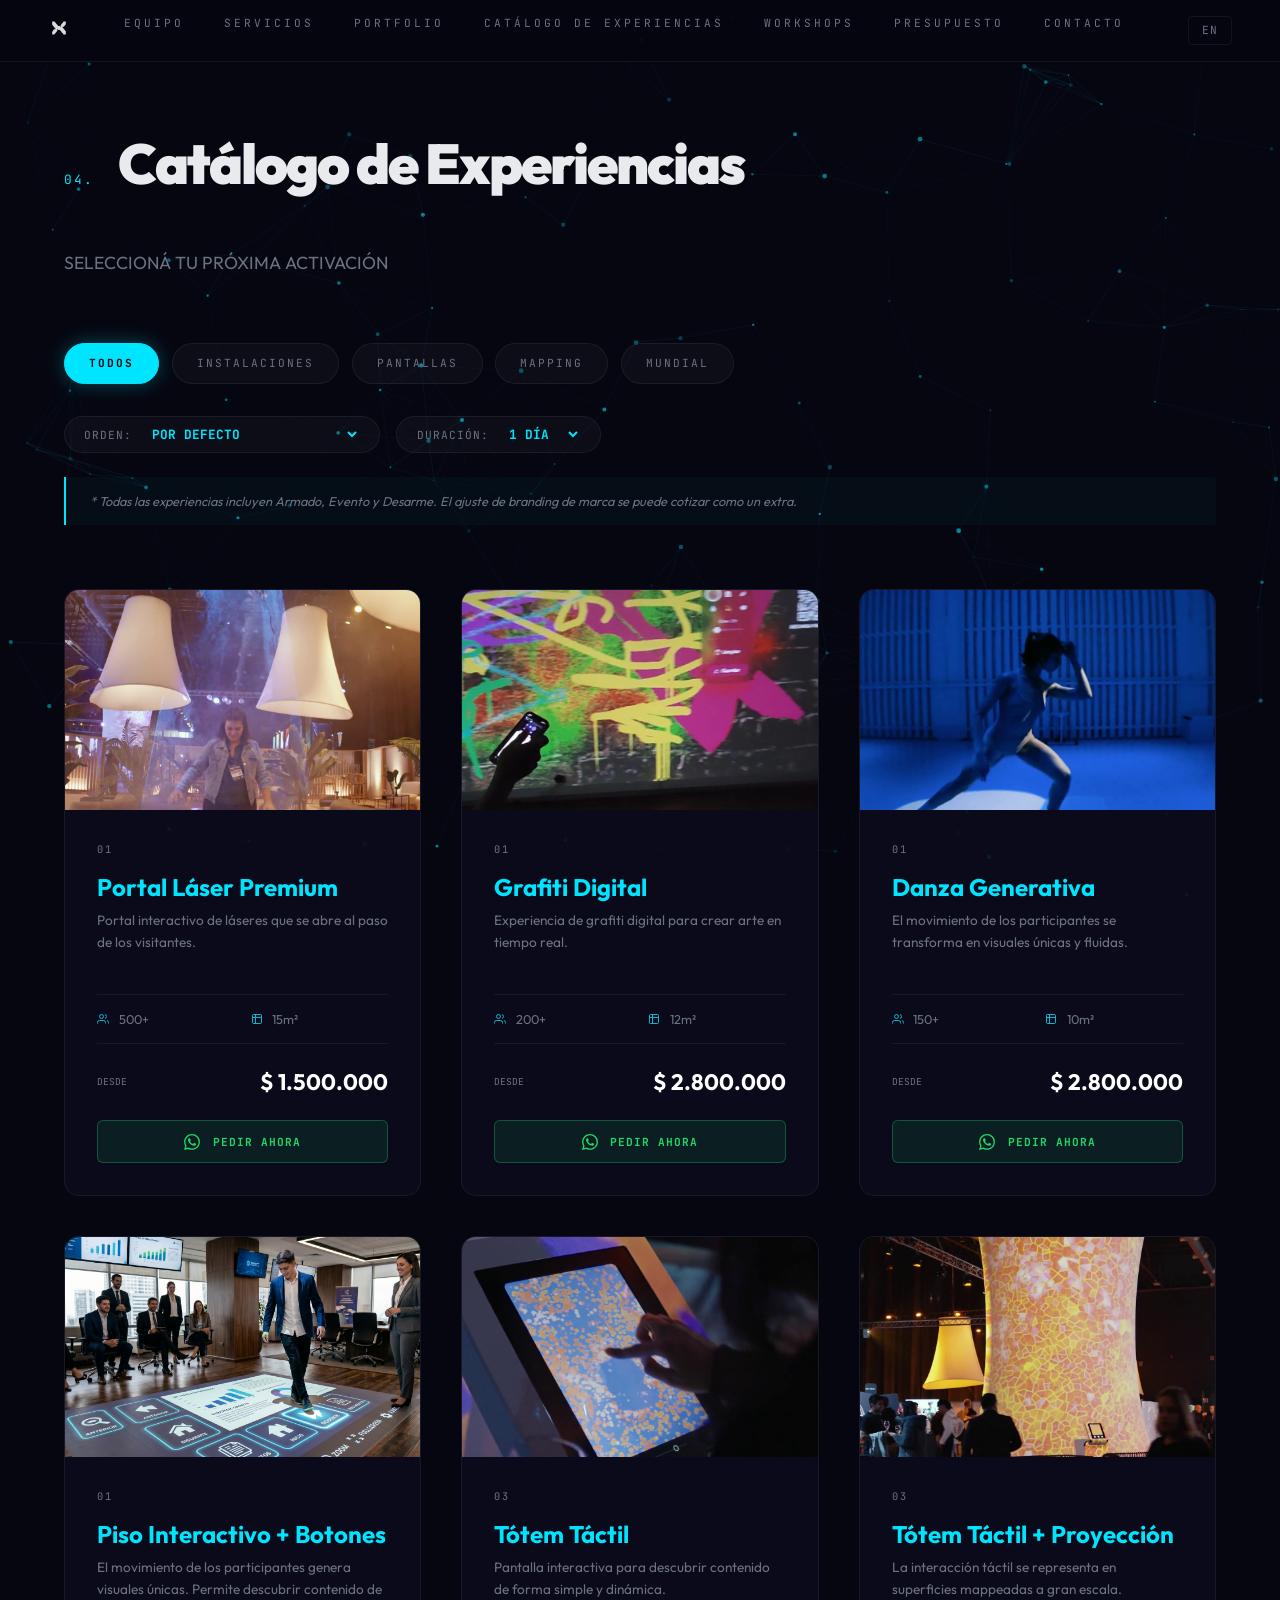
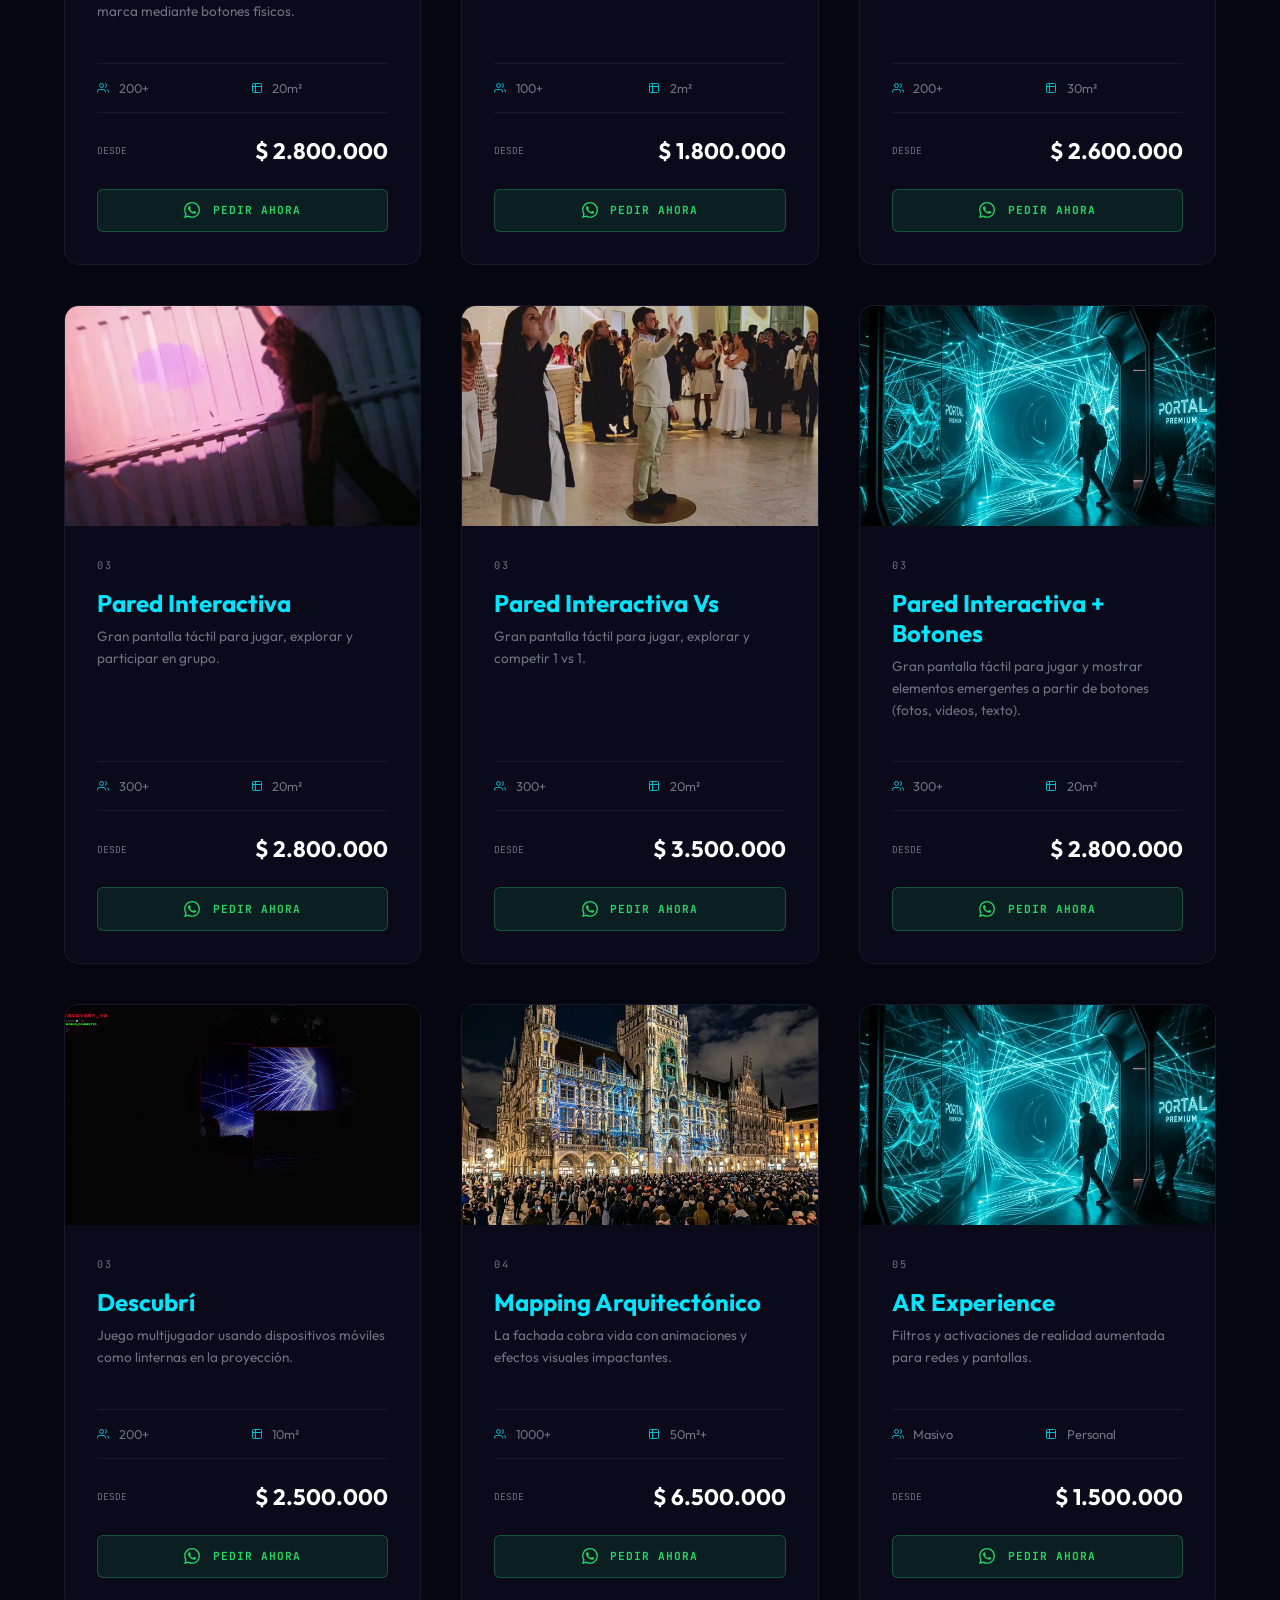
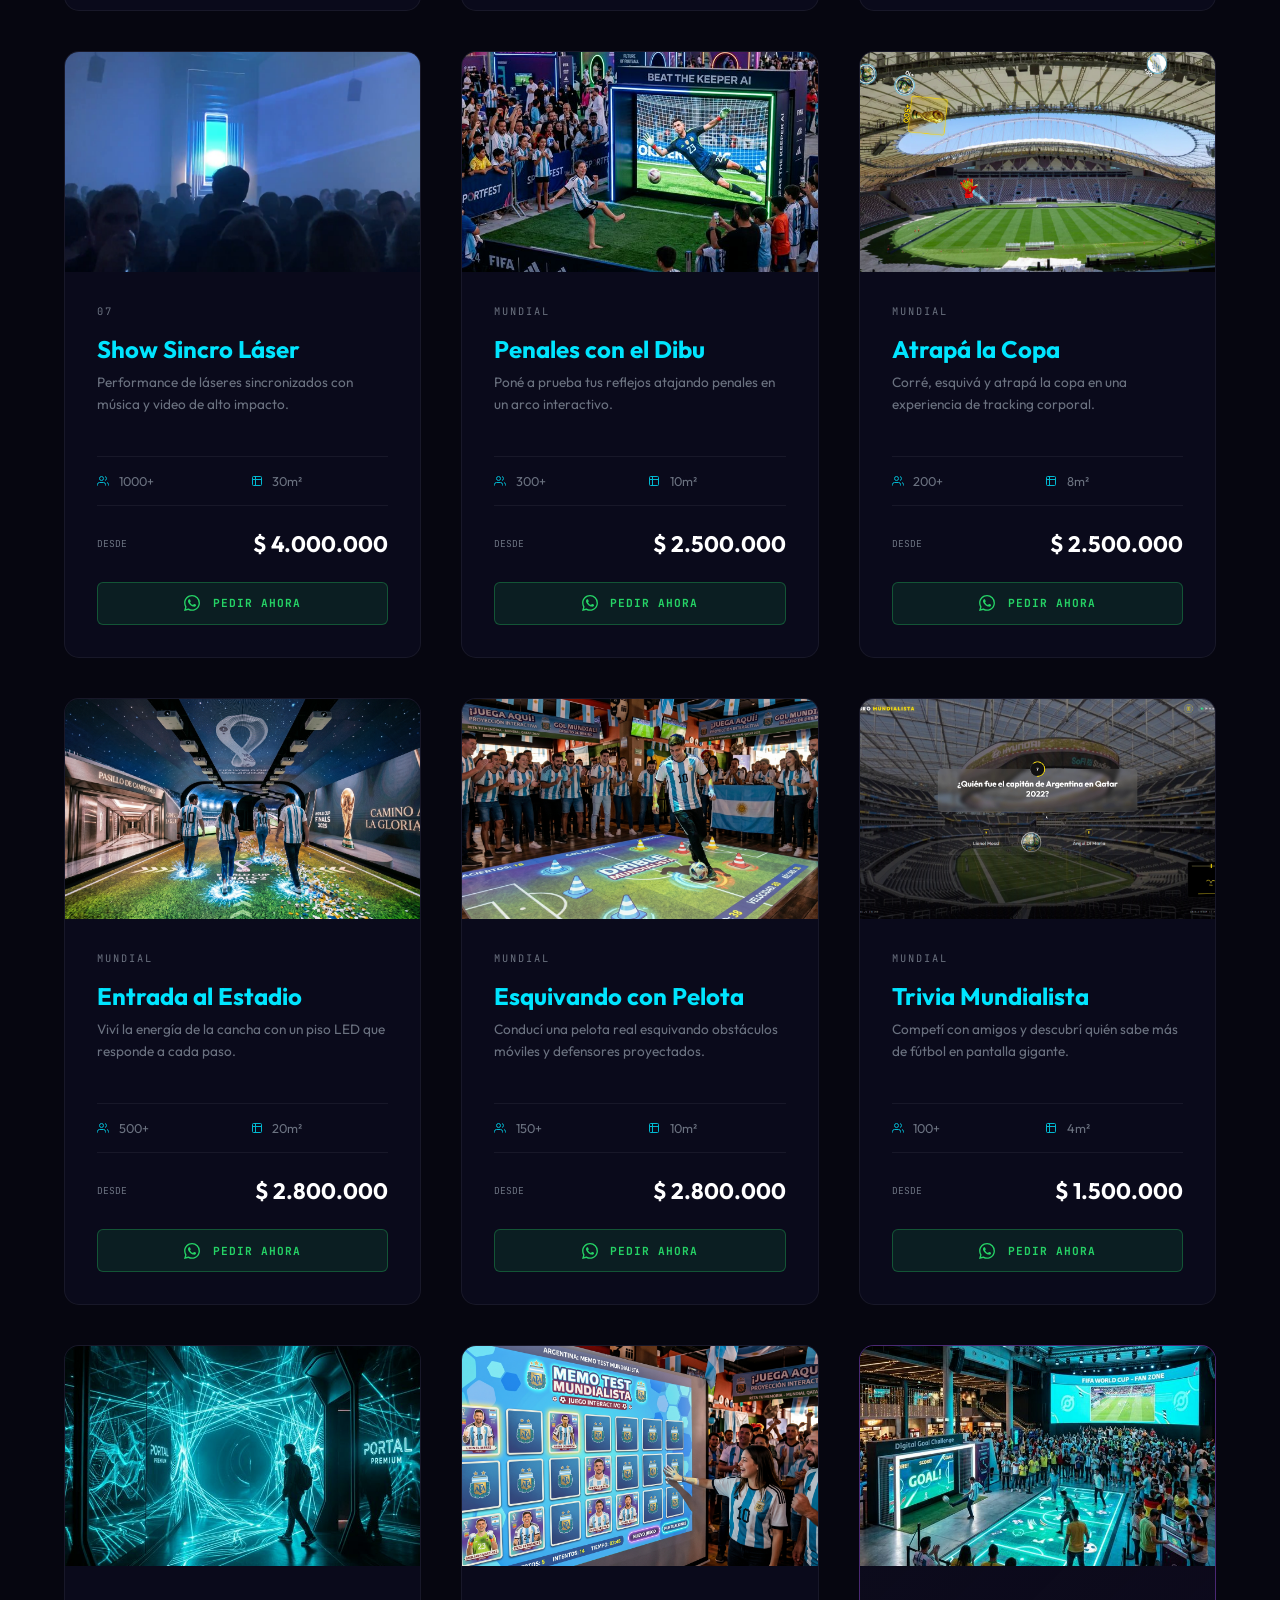
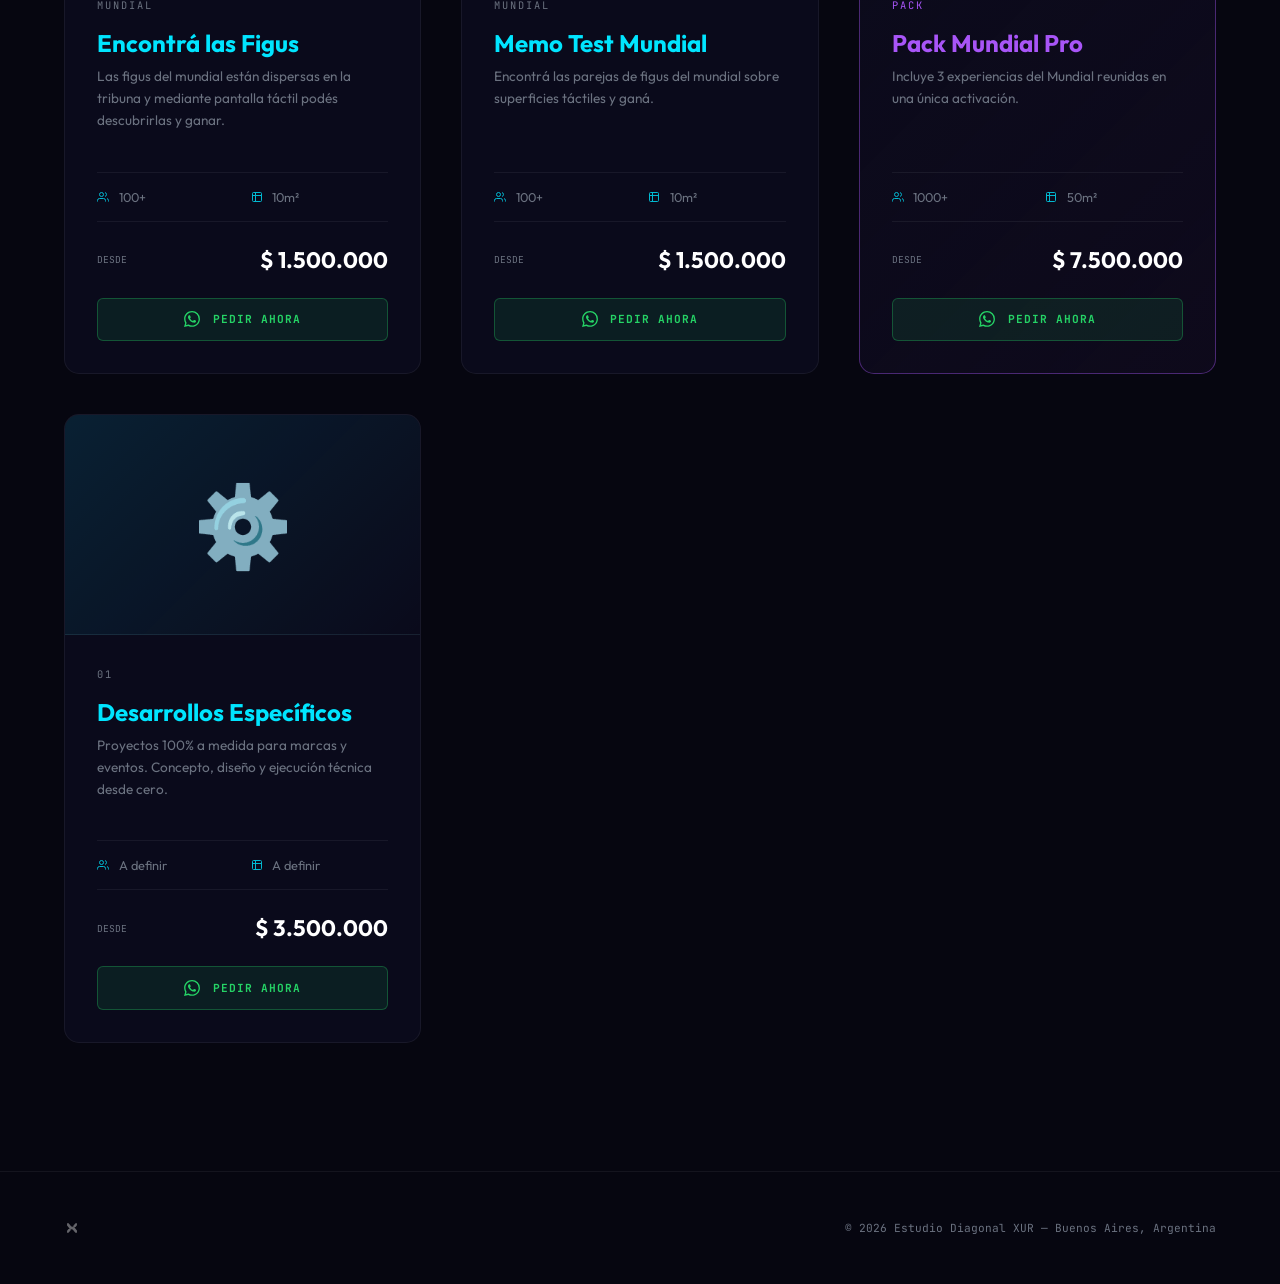
==== catalogo/index.html @ f4f3f29b "feat: separar sitio en multi-page con URLs limpias (/equipo/, /servicios/, /catalogo/, /workshops/, " ====
<!DOCTYPE html>
<html lang="es">
<head>
    <meta charset="UTF-8">
    <meta name="viewport" content="width=device-width, initial-scale=1.0, maximum-scale=1.0, user-scalable=no">
    <title>Catálogo | XUR</title>
    <meta name="description" content="Estudio Diagonal XUR - Diseñamos experiencias inmersivas que integran arte, tecnología y luz.">
    <link rel="stylesheet" href="/style.css">
</head>
<body>
    <canvas id="particles"></canvas>
    <button id="mobile-preview-btn" title="Vista Mobile [M]" aria-label="Toggle mobile preview">📱</button>
    <nav class="navbar">
        <a href="/" class="nav-logo">
            <img src="/assets/logo-xur.svg" alt="XUR" class="nav-logo-img">
        </a>
        <button class="hamburger" id="hamburger" aria-label="Menú">
            <span></span><span></span><span></span>
        </button>
        <div class="nav-links" id="nav-links">
            <a href="/equipo/" data-i18n="nav-about">Quiénes somos</a>
            <a href="/servicios/" data-i18n="nav-services">Servicios</a>
            <a href="/servicios/" data-i18n="nav-portfolio">Portfolio</a>
            <a href="/catalogo/" data-i18n="catalog-title">Catálogo</a>
            <a href="/workshops/" data-i18n="nav-workshops">WORKSHOPS</a>
            <a href="/presupuesto/" data-i18n="nav-budget">CONTACTANOS</a>
            <a href="/contacto/" data-i18n="nav-contact">REDES</a>
            <button id="lang-btn" class="lang-btn">EN</button>
        </div>
    </nav>
    <section id="catalogo" class="catalog-section reveal">
        <div class="section-header">
            <span class="section-num">04.</span>
            <h2 data-i18n="catalog-title">Catálogo de Experiencias</h2>
        </div>
        <p class="section-intro" data-i18n="catalog-subtitle">SELECCIONÁ TU PRÓXIMA ACTIVACIÓN</p>
        
        <div class="catalog-controls">
            <div class="filter-group">
                <button class="filter-btn active" data-filter="all">TODOS</button>
                <button class="filter-btn" data-filter="01">INSTALACIONES</button>
                <button class="filter-btn" data-filter="03">PANTALLAS</button>
                <button class="filter-btn" data-filter="04">MAPPING</button>
                <button class="filter-btn" data-filter="mundial">MUNDIAL</button>
            </div>
            
            <div class="controls-right" style="display: flex; gap: 1rem; align-items: center; flex-wrap: wrap;">
                <div class="duration-control">
                    <label for="catalog-sort-select">ORDEN:</label>
                    <select id="catalog-sort-select" class="days-select">
                        <option value="default">POR DEFECTO</option>
                        <option value="popular">MÁS SOLICITADAS</option>
                        <option value="price-asc">PRECIO: DE MENOR A MAYOR</option>
                    </select>
                </div>
                <div class="duration-control">
                    <label for="catalog-days-select">DURACIÓN:</label>
                    <select id="catalog-days-select" class="days-select">
                        <option value="1">1 DÍA</option>
                        <option value="2">2 DÍAS</option>
                        <option value="3">3 DÍAS</option>
                        <option value="4">4 DÍAS</option>
                        <option value="5">5 DÍAS</option>
                        <option value="99">+5 DÍAS</option>
                    </select>
                </div>
            </div>
        </div>

        <div class="catalog-disclaimer">
            <p>* Todas las experiencias incluyen Armado, Evento y Desarme. El ajuste de branding de marca se puede cotizar como un extra.</p>
        </div>
        
        <div class="catalog-grid" id="catalog-render-grid">
            <!-- Poblamiento dinámico desde app.js -->
        </div>
    </section>


    <footer>
        <img src="/assets/logo-xur.svg" alt="XUR" class="footer-logo">
        <span>© 2026 Estudio Diagonal XUR — Buenos Aires, Argentina</span>
    </footer>
    <script src="/app.js"></script>
</body>
</html>
---- style.css ----
@import url('https://fonts.googleapis.com/css2?family=JetBrains+Mono:wght@300;400;700&family=Outfit:wght@200;400;700;900&display=swap');

:root {
    --bg: #060610;
    --surface: rgba(12, 12, 30, 0.85);
    --accent: #00e5ff;
    --accent2: #a855f7;
    --accent3: #ec4899;
    --text: #e8eaed;
    --text-dim: #6b7280;
    --border: rgba(255, 255, 255, 0.06);
    --font-display: 'Outfit', sans-serif;
    --font-mono: 'JetBrains Mono', monospace;
    --ease: cubic-bezier(0.16, 1, 0.3, 1);
}

html { scroll-behavior: smooth; }

* { margin: 0; padding: 0; box-sizing: border-box; }

body {
    background: var(--bg);
    color: var(--text);
    font-family: var(--font-display);
    overflow-x: hidden;
}

::-webkit-scrollbar { width: 4px; }
::-webkit-scrollbar-track { background: var(--bg); }
::-webkit-scrollbar-thumb { background: var(--accent); border-radius: 4px; }

/* ==================== PARTICLES CANVAS ==================== */
#particles {
    position: fixed;
    top: 0; left: 0;
    width: 100%; height: 100%;
    z-index: 0;
    pointer-events: none;
}

/* ==================== NAVBAR ==================== */
.navbar {
    position: fixed;
    top: 0; left: 0; right: 0;
    padding: 1rem 3rem;
    display: flex;
    justify-content: space-between;
    align-items: center;
    z-index: 1000;
    background: rgba(6, 6, 16, 0.6);
    backdrop-filter: blur(20px);
    border-bottom: 1px solid var(--border);
}

.nav-logo-img {
    height: 22px;
    opacity: 0.9;
    transition: opacity 0.3s;
}
.nav-logo-img:hover { opacity: 1; }

.nav-links { display: flex; gap: 2.5rem; }

.nav-links a {
    color: var(--text-dim);
    text-decoration: none;
    font-family: var(--font-mono);
    font-size: 0.7rem;
    text-transform: uppercase;
    letter-spacing: 3px;
    transition: all 0.4s var(--ease);
    position: relative;
}

.nav-links a::after {
    content: '';
    position: absolute;
    bottom: -4px; left: 0;
    width: 0; height: 1px;
    background: var(--accent);
    transition: width 0.4s var(--ease);
}

.nav-links a:hover {
    color: var(--accent);
}

.lang-btn {
    background: transparent;
    border: 1px solid var(--border);
    color: var(--text-dim);
    padding: 0.4rem 0.8rem;
    font-family: var(--font-mono);
    font-size: 0.7rem;
    cursor: pointer;
    border-radius: 4px;
    margin-left: 1.5rem;
    transition: all 0.3s;
    letter-spacing: 1px;
}

.lang-btn:hover {
    border-color: var(--accent);
    color: var(--accent);
    box-shadow: 0 0 15px rgba(0, 229, 255, 0.2);
}
.nav-links a:hover::after { width: 100%; }

/* ==================== HERO ==================== */
.hero {
    height: 100vh;
    position: relative;
    display: flex;
    align-items: center;
    justify-content: center;
    overflow: hidden;
    z-index: 1;
}

.hero-overlay {
    position: absolute;
    inset: 0;
    background:
        radial-gradient(ellipse at 30% 50%, rgba(0, 229, 255, 0.08) 0%, transparent 60%),
        radial-gradient(ellipse at 70% 60%, rgba(168, 85, 247, 0.08) 0%, transparent 60%),
        radial-gradient(ellipse at 50% 90%, rgba(236, 72, 153, 0.05) 0%, transparent 50%);
    z-index: 0;
}

.hero-center {
    position: relative;
    z-index: 2;
    text-align: center;
    display: flex;
    flex-direction: column;
    align-items: center;
    gap: 1.5rem;
}

.hero-subtitle {
    font-family: var(--font-mono);
    font-size: 0.75rem;
    letter-spacing: 8px;
    color: var(--text-dim);
    text-transform: uppercase;
}

.hero-logo {
    width: 480px;
    filter: drop-shadow(0 0 60px rgba(0, 229, 255, 0.15));
    cursor: pointer;
    transition: transform 0.8s var(--ease);
}



.hero-tagline {
    font-family: var(--font-mono);
    font-size: 0.8rem;
    letter-spacing: 6px;
    color: var(--text-dim);
    text-transform: uppercase;
}

.cta-btn {
    display: inline-block;
    margin-top: 1rem;
    padding: 0.9rem 2.5rem;
    border: 1px solid var(--accent);
    color: var(--accent);
    text-decoration: none;
    font-family: var(--font-mono);
    font-size: 0.7rem;
    letter-spacing: 4px;
    text-transform: uppercase;
    border-radius: 4px;
    transition: all 0.4s var(--ease);
}

.cta-btn:hover {
    background: var(--accent);
    color: var(--bg);
    box-shadow: 0 0 30px rgba(0, 229, 255, 0.3);
}

/* HUD Elements */
.hero-hud {
    position: absolute;
    z-index: 3;
    font-family: var(--font-mono);
    font-size: 0.6rem;
    color: var(--text-dim);
    letter-spacing: 2px;
    display: flex;
    flex-direction: column;
    gap: 0.3rem;
}

.hero-hud.top-left { top: 8rem; left: 3rem; }
.hero-hud.top-right { top: 8rem; right: 3rem; text-align: right; }
.hero-hud.bottom-left { bottom: 3rem; left: 3rem; }
.hero-hud.bottom-right { bottom: 3rem; right: 3rem; text-align: right; }

/* ==================== SECTIONS ==================== */
section {
    position: relative;
    z-index: 1;
    padding: 10rem 4rem;
    max-width: 1400px;
    margin: 0 auto;
}

.section-header {
    display: flex;
    align-items: baseline;
    gap: 1.5rem;
    margin-bottom: 3rem;
}

.section-num {
    font-family: var(--font-mono);
    font-size: 0.8rem;
    color: var(--accent);
    letter-spacing: 2px;
}

h2 {
    font-size: 3.5rem;
    font-weight: 900;
    letter-spacing: -2px;
}

.section-intro {
    font-size: 1.1rem;
    line-height: 1.8;
    color: var(--text-dim);
    max-width: 700px;
    margin-bottom: 4rem;
}

/* ==================== SCROLL REVEAL ==================== */
.reveal {
    opacity: 0;
    transform: translateY(40px);
    transition: all 1.2s var(--ease);
}

.reveal.active {
    opacity: 1;
    transform: translateY(0);
}

/* ==================== TEAM HERO ==================== */
.team-hero {
    display: grid;
    grid-template-columns: 1fr 1fr;
    gap: 4rem;
    align-items: center;
    margin-bottom: 5rem;
}

.team-photo {
    width: 100%;
    border-radius: 8px;
    object-fit: cover;
    max-height: 500px;
    border: 1px solid var(--border);
}

/* ==================== TEAM GRID ==================== */
.team-grid {
    display: grid;
    grid-template-columns: repeat(3, 1fr);
    gap: 2rem;
}

.team-card {
    position: relative;
    background: var(--surface);
    border: 1px solid var(--border);
    padding: 3rem 2.5rem;
    border-radius: 8px;
    transition: all 0.6s var(--ease);
    overflow: hidden;
}

.card-glow {
    position: absolute;
    top: 0; left: 0;
    width: 100%; height: 3px;
    background: linear-gradient(90deg, var(--accent), var(--accent2));
    opacity: 0;
    transition: opacity 0.5s;
}

.team-card:hover {
    transform: translateY(-8px);
    border-color: rgba(0, 229, 255, 0.2);
    box-shadow: 0 20px 60px rgba(0, 0, 0, 0.4);
}

.team-card:hover .card-glow { opacity: 1; }

.team-card h3 {
    font-size: 1.4rem;
    margin-bottom: 0.4rem;
    font-weight: 700;
}

.role {
    display: block;
    font-family: var(--font-mono);
    font-size: 0.7rem;
    color: var(--accent);
    margin-bottom: 1.5rem;
    letter-spacing: 1px;
}

.team-card p {
    font-size: 0.9rem;
    line-height: 1.7;
    color: var(--text-dim);
}

/* ==================== QUÉ HACEMOS ==================== */
.large-statement {
    font-size: 2rem;
    line-height: 1.5;
    font-weight: 200;
    max-width: 900px;
    margin-bottom: 5rem;
}

.capabilities-list {
    display: flex;
    flex-direction: column;
    gap: 1.5rem;
    max-width: 800px;
}

.cap-item {
    padding: 1.5rem 2rem;
    border-left: 2px solid var(--border);
    transition: all 0.4s var(--ease);
    background: rgba(255, 255, 255, 0.02);
    border-radius: 0 8px 8px 0;
}

.cap-item:hover {
    border-color: var(--accent);
    background: rgba(0, 229, 255, 0.05);
    padding-left: 2.5rem;
}

.cap-item h4 {
    font-size: 1.2rem;
    font-weight: 400;
    margin-bottom: 0;
    text-transform: uppercase;
    letter-spacing: 2px;
}

/* ==================== SERVICIOS HOVER-REVEAL ==================== */
.services-accordion {
    display: flex;
    flex-direction: column;
}

.srv-item {
    border-top: 1px solid var(--border);
    transition: all 0.4s var(--ease);
}

.srv-item:last-child {
    border-bottom: 1px solid var(--border);
}

.srv-header {
    display: flex;
    align-items: center;
    gap: 2rem;
    padding: 2.5rem 0;
    cursor: pointer;
    transition: all 0.4s var(--ease);
}

.srv-header:hover {
    padding-left: 1.5rem;
}

.srv-header:hover h3 {
    color: var(--accent);
}

.srv-num {
    font-family: var(--font-mono);
    font-size: 0.7rem;
    color: var(--text-dim);
    letter-spacing: 2px;
    min-width: 30px;
}

.srv-header h3 {
    flex: 1;
    font-size: 2rem;
    font-weight: 700;
    transition: color 0.3s;
}

.srv-arrow {
    font-size: 1.5rem;
    color: var(--text-dim);
    transition: all 0.4s var(--ease);
}

.srv-item.open .srv-arrow {
    transform: rotate(90deg);
    color: var(--accent);
}

/* Expand panel — hidden by default */
.srv-expand {
    max-height: 0;
    overflow: hidden;
    transition: max-height 0.6s var(--ease), opacity 0.4s;
    opacity: 0;
}

.srv-item.open .srv-expand {
    max-height: 600px;
    opacity: 1;
}

.srv-expand {
    display: grid;
    grid-template-columns: 1fr 1fr;
    gap: 3rem;
    padding-bottom: 0;
}

.srv-item.open .srv-expand {
    padding-bottom: 3rem;
}

.srv-media-zone {
    border-radius: 8px;
    overflow: hidden;
    max-height: 300px;
}

.srv-visual {
    width: 100%;
    height: 100%;
    object-fit: cover;
    border-radius: 8px;
}

.srv-details {
    display: flex;
    flex-direction: column;
    justify-content: center;
    gap: 1rem;
}

.srv-tagline {
    font-style: italic;
    color: var(--accent);
    font-size: 0.85rem;
}

.srv-details p {
    color: var(--text-dim);
    font-size: 0.9rem;
    line-height: 1.7;
}

.srv-specs {
    display: flex;
    gap: 2rem;
    margin-top: 0.5rem;
}

.srv-specs span {
    font-family: var(--font-mono);
    font-size: 0.7rem;
    color: var(--accent);
    letter-spacing: 1px;
}

/* ==================== BUDGET WIZARD ==================== */
.budget-intro {
    font-family: var(--font-mono);
    font-size: 0.75rem;
    color: var(--text-dim);
    letter-spacing: 4px;
    text-transform: uppercase;
    margin-bottom: 3rem;
}

.budget-wizard {
    background: var(--surface);
    border: 1px solid var(--border);
    border-radius: 12px;
    padding: 3rem;
    max-width: 900px;
    min-height: 700px;
    display: flex;
    flex-direction: column;
    position: relative;
}

.wizard-progress {
    margin-bottom: 2rem;
}

.step-indicator {
    font-family: var(--font-mono);
    font-size: 0.7rem;
    color: var(--text-dim);
    letter-spacing: 3px;
}

#current-step {
    color: var(--accent);
    font-weight: 700;
}

.wizard-step {
    display: none;
}

.wizard-step.active {
    display: flex;
    flex-direction: column;
    flex: 1;
    animation: fadeIn 0.5s var(--ease);
}

@keyframes fadeIn {
    from { opacity: 0; transform: translateY(10px); }
    to { opacity: 1; transform: translateY(0); }
}

.wizard-step h3 {
    font-size: 1.5rem;
    font-weight: 900;
    margin-bottom: 2rem;
    letter-spacing: 1px;
}

.option-grid {
    display: grid;
    grid-template-columns: repeat(2, 1fr);
    gap: 1rem;
}

.option-card {
    background: rgba(255, 255, 255, 0.02);
    border: 1px solid var(--border);
    border-radius: 8px;
    padding: 1.5rem;
    cursor: pointer;
    text-align: left;
    color: var(--text);
    font-family: var(--font-display);
    transition: all 0.3s var(--ease);
    display: flex;
    flex-direction: column;
    gap: 0.3rem;
}

.option-card:hover {
    border-color: var(--accent);
    background: rgba(0, 229, 255, 0.05);
}

.option-card.selected {
    border-color: var(--accent);
    background: rgba(0, 229, 255, 0.1);
    box-shadow: 0 0 20px rgba(0, 229, 255, 0.1);
}

.opt-icon {
    font-size: 1.5rem;
    margin-bottom: 0.3rem;
}

.option-card strong {
    font-size: 0.95rem;
}

.wizard-nav {
    margin-top: auto !important;
}

.budget-disclaimer {
    margin-top: 1rem !important;
}

/* Form fields */
.form-grid {
    display: grid;
    grid-template-columns: 1fr 1fr;
    gap: 1.5rem;
}

.form-field {
    display: flex;
    flex-direction: column;
    gap: 0.5rem;
}

.form-field.full {
    grid-column: 1 / -1;
}

.form-field label {
    font-family: var(--font-mono);
    font-size: 0.7rem;
    color: var(--text-dim);
    letter-spacing: 1px;
    text-transform: uppercase;
}

.form-field input,
.form-field select,
.form-field textarea {
    background: rgba(255, 255, 255, 0.03);
    border: 1px solid var(--border);
    border-radius: 6px;
    padding: 0.9rem 1rem;
    color: var(--text);
    font-family: var(--font-display);
    font-size: 0.9rem;
    transition: border-color 0.3s;
}

.form-field input:focus,
.form-field select:focus,
.form-field textarea:focus {
    outline: none;
    border-color: var(--accent);
}

.form-field textarea {
    resize: vertical;
}

/* Wizard nav */
.wizard-nav {
    display: flex;
    justify-content: space-between;
    margin-top: 2rem;
    padding-top: 1.5rem;
    border-top: 1px solid var(--border);
}

.wiz-btn {
    font-family: var(--font-mono);
    font-size: 0.75rem;
    letter-spacing: 2px;
    text-transform: uppercase;
    padding: 0.8rem 2rem;
    border: 1px solid var(--border);
    border-radius: 4px;
    cursor: pointer;
    transition: all 0.3s var(--ease);
    background: transparent;
    color: var(--text);
}

.wiz-next {
    border-color: var(--accent);
    color: var(--accent);
    margin-left: auto;
}

.wiz-next:hover {
    background: var(--accent);
    color: var(--bg);
}

.wiz-back:hover {
    border-color: var(--text-dim);
}

.budget-disclaimer {
    font-family: var(--font-mono);
    font-size: 0.6rem;
    color: var(--text-dim);
    margin-top: 1.5rem;
    letter-spacing: 1px;
}

.summary-box {
    padding: 2rem;
    background: rgba(0, 229, 255, 0.05);
    border: 1px solid rgba(0, 229, 255, 0.2);
    border-radius: 8px;
}

.summary-box p {
    color: var(--text-dim);
    margin-bottom: 1.5rem;
}

#budget-summary {
    font-family: var(--font-mono);
    font-size: 0.8rem;
    line-height: 2;
}



/* ==================== CONTACTO ENHANCED ==================== */
.contact-grid-enhanced {
    display: flex;
    flex-direction: column;
    gap: 4rem;
    align-items: center;
    width: 100%;
}

.contact-info-blocks {
    display: grid;
    grid-template-columns: repeat(3, 1fr);
    gap: 2rem;
    width: 100%;
}

.contact-method-card {
    background: var(--surface);
    border: 1px solid var(--border);
    padding: 2.5rem;
    border-radius: 12px;
    display: flex;
    align-items: center;
    gap: 1.5rem;
    text-decoration: none;
    color: var(--text);
    transition: all 0.4s var(--ease);
}

.contact-method-card:not(.no-hover):hover {
    border-color: var(--accent);
    transform: translateY(-5px);
    background: rgba(0, 229, 255, 0.05);
}

.method-icon {
    width: 50px;
    height: 50px;
    background: rgba(0, 229, 255, 0.1);
    color: var(--accent);
    display: flex;
    align-items: center;
    justify-content: center;
    border-radius: 10px;
}

.method-detail {
    display: flex;
    flex-direction: column;
    gap: 0.3rem;
}

.method-label {
    font-family: var(--font-mono);
    font-size: 0.65rem;
    color: var(--text-dim);
    letter-spacing: 2px;
    text-transform: uppercase;
}

.method-value {
    font-size: 1.1rem;
    font-weight: 700;
}

.social-row {
    display: flex;
    gap: 2rem;
    justify-content: center;
    flex-wrap: wrap;
}

.social-pill {
    display: flex;
    align-items: center;
    gap: 0.8rem;
    padding: 0.8rem 1.5rem;
    background: rgba(255, 255, 255, 0.02);
    border: 1px solid var(--border);
    border-radius: 50px;
    text-decoration: none;
    color: var(--text-dim);
    font-family: var(--font-mono);
    font-size: 0.8rem;
    transition: all 0.3s;
}

.social-pill:hover {
    color: var(--accent);
    border-color: var(--accent);
    background: rgba(0, 229, 255, 0.05);
}

/* Ensure Wizard consistency */
.wizard-step h3, 
.option-card strong, 
.budget-intro {
    font-family: var(--font-display) !important;
}

.hud-label, 
.step-indicator, 
.wiz-btn, 
.form-field label {
    font-family: var(--font-mono) !important;
}

/* ==================== FOOTER ==================== */
footer {
    position: relative;
    z-index: 1;
    padding: 3rem 4rem;
    display: flex;
    justify-content: space-between;
    align-items: center;
    border-top: 1px solid var(--border);
    max-width: 1400px;
    margin: 0 auto;
}

.footer-logo {
    height: 16px;
    opacity: 0.4;
}

footer span {
    font-size: 0.7rem;
    color: var(--text-dim);
    font-family: var(--font-mono);
}

/* ==================== ANIMATIONS ==================== */
@keyframes float {
    0%, 100% { transform: translateY(0); }
    50% { transform: translateY(-15px); }
}

/* ==================== HAMBURGER MENU ==================== */
.hamburger {
    display: none;
    flex-direction: column;
    gap: 5px;
    background: transparent;
    border: none;
    cursor: pointer;
    padding: 6px;
    z-index: 1100;
}
.hamburger span {
    display: block;
    width: 24px;
    height: 2px;
    background: var(--text);
    border-radius: 2px;
    transition: all 0.35s var(--ease);
}
.hamburger.open span:nth-child(1) { transform: translateY(7px) rotate(45deg); }
.hamburger.open span:nth-child(2) { opacity: 0; }
.hamburger.open span:nth-child(3) { transform: translateY(-7px) rotate(-45deg); }

/* ==================== MOBILE PREVIEW BUTTON (hidden, tecla M) ==================== */
#mobile-preview-btn {
    position: fixed;
    bottom: 1.5rem;
    right: 1.5rem;
    width: 44px;
    height: 44px;
    border-radius: 50%;
    background: rgba(6,6,16,0.85);
    border: 1px solid var(--border);
    color: var(--text-dim);
    font-size: 1.1rem;
    cursor: pointer;
    z-index: 9000;
    display: flex;
    align-items: center;
    justify-content: center;
    opacity: 0;
    pointer-events: none;
    transition: opacity 0.3s, border-color 0.3s, box-shadow 0.3s;
    backdrop-filter: blur(10px);
}
/* Show on hover near corner or when user presses M */
body:hover #mobile-preview-btn,
#mobile-preview-btn.visible {
    opacity: 0.3;
    pointer-events: auto;
}
#mobile-preview-btn:hover,
#mobile-preview-btn.active {
    opacity: 1 !important;
    border-color: var(--accent);
    box-shadow: 0 0 20px rgba(0,229,255,0.3);
}

/* Mobile preview frame */
body.mobile-preview {
    background: #111 !important;
    display: flex;
    justify-content: center;
    align-items: flex-start;
    min-height: 100vh;
    padding: 40px 0;
}
body.mobile-preview #mobile-frame {
    width: 390px;
    height: 844px;
    overflow-y: auto;
    overflow-x: hidden;
    border: 2px solid var(--accent);
    border-radius: 40px;
    box-shadow: 0 0 0 8px #1a1a2e, 0 0 60px rgba(0,229,255,0.2);
    position: relative;
    scrollbar-width: none;
}
body.mobile-preview #mobile-frame::-webkit-scrollbar { display: none; }
body:not(.mobile-preview) #mobile-frame { all: unset; display: contents; }

/* ==================== RESPONSIVE — TABLET ==================== */
@media (max-width: 1024px) {
    .team-grid { grid-template-columns: repeat(2, 1fr); }
    .capabilities-grid { grid-template-columns: repeat(2, 1fr); }
    .srv-expand { grid-template-columns: 1fr; }
    .option-grid { grid-template-columns: repeat(2, 1fr); }
    h2 { font-size: 2.5rem; }
    .contact-info-blocks { grid-template-columns: 1fr; gap: 1rem; }
    .services-bento { grid-template-rows: auto; }
}

/* ==================== RESPONSIVE — MOBILE ==================== */
@media (max-width: 768px) {
    /* --- Navbar --- */
    .navbar {
        padding: 0.9rem 1.2rem;
        justify-content: space-between;
    }
    .hamburger { display: flex; }
    .nav-links {
        display: none;
        position: fixed;
        top: 0; left: 0; right: 0;
        background: rgba(6,6,16,0.97);
        backdrop-filter: blur(20px);
        flex-direction: column;
        align-items: center;
        justify-content: center;
        gap: 2rem;
        padding: 6rem 2rem 3rem;
        z-index: 999;
        min-height: 100vh;
        border-bottom: 1px solid var(--border);
    }
    .nav-links.open { display: flex; }
    .nav-links a {
        font-size: 0.85rem;
        letter-spacing: 4px;
        color: var(--text);
    }
    .lang-btn { margin-left: 0; }
    .nav-logo-img { height: 18px; }

    /* --- Sections --- */
    section {
        padding: 5rem 1.4rem 3rem;
        max-width: 100%;
    }
    .section-header {
        flex-direction: row;
        gap: 0.8rem;
        margin-bottom: 2rem;
        align-items: baseline;
    }
    h2 { font-size: 1.9rem; letter-spacing: -1px; }
    .section-num { font-size: 0.75rem; }

    /* --- Hero --- */
    .hero-logo { width: 220px; }
    .hero-hud { display: none; }
    .hero-center { gap: 1rem; padding: 0 1rem; }
    .hero-subtitle { font-size: 0.55rem; letter-spacing: 5px; }
    .hero-tagline { font-size: 0.55rem; letter-spacing: 4px; }
    .cta-btn { font-size: 0.65rem; padding: 0.8rem 1.8rem; letter-spacing: 3px; margin-top: 0.5rem; }

    /* --- Team --- */
    .team-hero {
        grid-template-columns: 1fr;
        gap: 1.5rem;
        margin-bottom: 2.5rem;
    }
    .team-photo { max-height: 240px; border-radius: 10px; }
    .team-grid { grid-template-columns: 1fr; gap: 1rem; }
    .team-card { padding: 1.6rem 1.4rem; }
    .team-card h3 { font-size: 1.15rem; }
    .team-card p { font-size: 0.85rem; }
    .section-intro { font-size: 0.95rem; margin-bottom: 0; }

    /* --- Qué hacemos --- */
    .large-statement { font-size: 1.15rem; line-height: 1.6; margin-bottom: 2.5rem; }
    .cap-item { padding: 1rem 1.2rem; }
    .cap-item h4 { font-size: 0.95rem; letter-spacing: 1px; }

    /* --- Servicios Bento --- */
    .services-bento {
        grid-template-columns: 1fr;
        grid-template-rows: auto;
        gap: 1rem;
        margin-top: 2rem;
    }
    .bento-large, .bento-wide {
        grid-row: auto;
        grid-column: auto;
    }
    .bento-card { min-height: 260px; border-radius: 10px; }
    .bento-content { padding: 1.5rem; }
    .bento-card h3 { font-size: 1.4rem; margin-bottom: 0.8rem; }
    .bento-tag { font-size: 0.6rem; letter-spacing: 2px; }
    .bento-card p {
        font-size: 0.85rem;
        transform: translateY(0);
        opacity: 1;   /* Always visible on mobile */
        margin-bottom: 0;
    }

    /* --- Budget Wizard --- */
    .budget-wizard {
        padding: 1.4rem;
        margin: 1.5rem 0;
        min-height: auto;
        border-radius: 10px;
    }
    .wizard-step h3 { font-size: 1rem; margin-bottom: 1.2rem; }
    .option-grid { grid-template-columns: 1fr 1fr; gap: 0.7rem; }
    .option-card { padding: 1.1rem 0.9rem; gap: 0.5rem; }
    .option-card strong { font-size: 0.72rem; }
    .option-card span { font-size: 0.67rem; }
    .opt-icon { font-size: 1.3rem; }
    .form-grid { grid-template-columns: 1fr; gap: 1rem; }
    .wiz-btn { padding: 0.75rem 1.2rem; font-size: 0.68rem; }

    /* --- Contacto / Redes --- */
    .contact-info-blocks {
        grid-template-columns: 1fr;
        gap: 0.8rem;
    }
    .contact-method-card {
        padding: 1.4rem 1.2rem;
        border-radius: 10px;
        gap: 1rem;
    }
    .method-value { font-size: 0.95rem; }
    .social-row { gap: 1rem; }
    .social-pill { padding: 0.7rem 1.2rem; font-size: 0.73rem; }

    /* --- Footer --- */
    footer {
        flex-direction: column;
        gap: 0.8rem;
        text-align: center;
        padding: 2rem 1.5rem;
    }
    footer span { font-size: 0.65rem; }

    /* --- Moodboard slider --- */
    .close-moodboard { top: 16px !important; right: 16px !important; padding: 0.6rem 1rem !important; font-size: 0.7rem !important; }
    .slider-btn { width: 38px; height: 38px; font-size: 0.9rem; }
    .prev-btn { left: 0.6rem; }
    .next-btn { right: 0.6rem; }
    .moodboard-item { padding: 3rem 1rem 2rem; }
    .moodboard-item video, .moodboard-item img { max-height: 65vh; max-width: 100%; }
    
    /* --- Force visibility to prevent Observer WebView bugs --- */
    .reveal { opacity: 1 !important; transform: none !important; }
    
    /* --- Hide preview button in actual mobile --- */
    #mobile-preview-btn { display: none !important; }
}

/* ==================== RESPONSIVE — SMALL MOBILE ==================== */
@media (max-width: 420px) {
    h2 { font-size: 1.55rem; }
    .hero-logo { width: 190px; }
    section { padding: 4.5rem 1rem 2.5rem; }
    .team-card { padding: 1.2rem; }
    .bento-card { min-height: 220px; }
    .option-grid { grid-template-columns: 1fr; }
    .contact-method-card { padding: 1.1rem; }
    .method-value { font-size: 0.88rem; }
    .budget-wizard { padding: 1rem; }
    .wiz-btn { padding: 0.65rem 1rem; }
}

/* ==================== SERVICES BENTO GRID ==================== */
.services-bento {
    display: grid;
    grid-template-columns: repeat(2, 1fr);
    grid-template-rows: repeat(3, 300px);
    gap: 1.5rem;
    margin-top: 4rem;
}

.bento-card {
    position: relative;
    border-radius: 12px;
    overflow: hidden;
    background: var(--surface);
    border: 1px solid var(--border);
    transition: all 0.6s var(--ease);
}

.bento-large {
    grid-row: span 2;
}

.bento-wide {
    grid-column: span 2;
}

.bento-content {
    position: absolute;
    inset: 0;
    padding: 3rem;
    z-index: 2;
    display: flex;
    flex-direction: column;
    justify-content: flex-end;
    background: linear-gradient(to top, rgba(6, 6, 16, 0.95) 0%, rgba(6, 6, 16, 0.4) 50%, transparent 100%);
    transition: all 0.5s var(--ease);
}

.bento-tag {
    font-family: var(--font-mono);
    font-size: 0.65rem;
    color: var(--accent);
    letter-spacing: 3px;
    margin-bottom: 1rem;
    opacity: 0.9;
    text-transform: uppercase;
}

.bento-card h3 {
    font-size: 2.2rem;
    font-weight: 900;
    line-height: 1;
    margin-bottom: 1.5rem;
    letter-spacing: -1px;
}

.bento-card p {
    font-size: 0.95rem;
    color: var(--text-dim);
    line-height: 1.6;
    max-width: 350px;
    margin-bottom: 2rem;
    transform: translateY(20px);
    opacity: 0;
    transition: all 0.6s var(--ease);
}

.bento-footer {
    transform: translateY(20px);
    opacity: 0;
    transition: all 0.6s var(--ease);
}

.bento-cta {
    display: inline-block;
    padding: 0.8rem 1.5rem;
    border: 1px solid var(--accent);
    color: var(--accent);
    text-decoration: none;
    font-family: var(--font-mono);
    font-size: 0.7rem;
    letter-spacing: 2px;
    border-radius: 4px;
    transition: all 0.4s;
    text-transform: uppercase;
}

.bento-cta:hover {
    background: var(--accent);
    color: var(--bg);
    box-shadow: 0 0 20px rgba(0, 229, 255, 0.3);
}

.bento-media {
    position: absolute;
    inset: 0;
    z-index: 1;
}

.bento-media img,
.bento-media video {
    width: 100%;
    height: 100%;
    object-fit: cover;
    filter: saturate(0) brightness(0.5);
    transition: all 1s var(--ease);
}

/* Hover Effects */
.bento-card {
    cursor: pointer;
}

.bento-card:hover {
    border-color: var(--accent);
    box-shadow: 0 30px 60px rgba(0, 0, 0, 0.5);
}

.bento-card:hover .bento-media img,
.bento-card:hover .bento-media video {
    filter: saturate(1) brightness(0.7);
    transform: scale(1.05);
}

/* Make P visible on hover */
.bento-card:hover p {
    transform: translateY(0);
    opacity: 1;
}

/* ==================== MOODBOARD EXPLORER (FULLSCREEN SLIDER) ==================== */
.moodboard-explorer {
    position: fixed !important;
    top: 0 !important;
    left: 0 !important;
    width: 100vw !important;
    height: 100vh !important;
    z-index: 2147483646 !important; /* MAX POSSIBLE minus one */
    background: #060610 !important; /* SOLID BACKGROUND to avoid ghosting */
    display: none;
    flex-direction: column;
    padding: 0;
    opacity: 0;
    transition: opacity 0.4s ease;
}

.moodboard-explorer.active {
    display: flex !important;
    opacity: 1 !important;
}

.close-moodboard {
    position: fixed !important;
    top: 40px !important;
    right: 40px !important;
    background: rgba(255, 255, 255, 0.08) !important;
    border: 1.5px solid var(--accent) !important; /* LIGHT BLUE BORDER for visibility */
    color: var(--text) !important;
    padding: 0.8rem 1.5rem !important;
    font-family: var(--font-mono) !important;
    font-size: 0.8rem !important;
    letter-spacing: 3px !important;
    cursor: pointer !important;
    border-radius: 4px !important;
    z-index: 2147483647 !important; /* ABSOLUTE MAX */
    display: flex !important;
    align-items: center !important;
    justify-content: center !important;
    pointer-events: auto !important;
    transition: all 0.3s !important;
    backdrop-filter: blur(15px) !important;
    text-transform: uppercase;
}

.close-moodboard:hover {
    background: var(--accent) !important;
    color: #000 !important;
    box-shadow: 0 0 30px rgba(0, 229, 255, 0.4) !important;
    transform: translateY(-3px) !important;
}


.moodboard-slider-container {
    flex: 1;
    position: relative;
    display: flex;
    align-items: center;
    justify-content: center;
    overflow: hidden;
    width: 100%;
}

.moodboard-slider {
    width: 100%;
    height: 100%;
    display: flex;
    transition: transform 0.8s cubic-bezier(0.85, 0, 0.15, 1);
}

.moodboard-item {
    flex: 0 0 100%;
    width: 100%;
    height: 100%;
    display: flex;
    align-items: center;
    justify-content: center;
    padding: 5vh 5vw;
}

.moodboard-item video,
.moodboard-item img {
    max-width: 90%;
    max-height: 80vh;
    width: auto;
    height: auto;
    object-fit: contain;
    border-radius: 12px;
    border: 1px solid var(--border);
    box-shadow: 0 50px 100px rgba(0, 0, 0, 0.9);
}

/* Slider Nav */
.slider-btn {
    position: absolute;
    top: 50%;
    transform: translateY(-50%);
    background: rgba(255, 255, 255, 0.03);
    border: 1px solid var(--border);
    color: var(--text);
    width: 70px;
    height: 70px;
    border-radius: 50%;
    font-size: 2rem;
    cursor: pointer;
    z-index: 1000;
    transition: all 0.3s;
    display: flex;
    align-items: center;
    justify-content: center;
    backdrop-filter: blur(10px);
}

.slider-btn:hover {
    background: var(--accent);
    color: var(--bg);
    border-color: var(--accent);
    transform: translateY(-50%) scale(1.1);
}

.prev-btn { left: 4rem; }
.next-btn { right: 4rem; }

/* Pagination dots */
.slider-pagination {
    position: absolute;
    bottom: 2rem;
    left: 50%;
    transform: translateX(-50%);
    display: flex;
    gap: 1rem;
    z-index: 10;
}

.dot {
    width: 8px;
    height: 8px;
    border-radius: 50%;
    background: var(--text-dim);
    cursor: pointer;
    transition: all 0.4s;
    opacity: 0.5;
}

.dot.active {
    background: var(--accent);
    width: 30px;
    border-radius: 4px;
    opacity: 1;
}

@media (max-width: 900px) {
    .moodboard-slider-container { padding: 0 1rem; }
    .slider-btn { width: 45px; height: 45px; font-size: 1rem; }
    .prev-btn { left: 1rem; }
    .next-btn { right: 1rem; }
    .moodboard-item { padding: 2rem; }
}

/* ==================== BUDGET WIZARD ==================== */
.budget-wizard {
    max-width: 900px;
    margin: 4rem auto;
    background: rgba(12, 12, 30, 0.4);
    border: 1px solid var(--border);
    border-radius: 12px;
    padding: 3rem;
    position: relative;
    overflow: hidden;
}

.wizard-progress {
    margin-bottom: 3rem;
}

.step-indicator {
    display: block;
    font-family: var(--font-mono);
    font-size: 0.7rem;
    color: var(--accent);
    margin-bottom: 1rem;
    letter-spacing: 2px;
}

.progress-bar-container {
    height: 2px;
    background: rgba(255, 255, 255, 0.05);
    border-radius: 10px;
    overflow: hidden;
}

.progress-bar {
    height: 100%;
    width: 25%; /* JS controlled */
    background: var(--accent);
    box-shadow: 0 0 15px var(--accent);
    transition: width 0.6s var(--ease);
}

.wizard-step {
    display: none;
    animation: fadeIn 0.8s var(--ease);
}

.wizard-step.active {
    display: block;
}

.wizard-step h3 {
    font-size: 1.1rem;
    margin-bottom: 2rem;
    color: var(--text);
    text-align: center;
    font-family: var(--font-mono);
    letter-spacing: 2px;
}

.option-grid {
    display: grid;
    grid-template-columns: repeat(auto-fit, minmax(200px, 1fr));
    gap: 1rem;
}

.option-card {
    background: rgba(255, 255, 255, 0.02);
    border: 1px solid var(--border);
    border-radius: 8px;
    padding: 2rem 1.5rem;
    text-align: center;
    cursor: pointer;
    transition: all 0.3s;
    display: flex;
    flex-direction: column;
    align-items: center;
    gap: 1rem;
    height: 100%;
}

.option-card .opt-icon { font-size: 1.5rem; margin-bottom: 0.5rem; }

.option-card strong {
    font-family: var(--font-mono);
    font-size: 0.8rem;
    color: var(--text);
    text-transform: uppercase;
    letter-spacing: 1px;
}

.option-card span {
    font-size: 0.75rem;
    color: var(--text-dim);
    line-height: 1.4;
}

.option-card:hover {
    background: rgba(0, 229, 255, 0.05);
    border-color: var(--accent);
    transform: translateY(-5px);
}

.option-card.selected {
    background: rgba(0, 229, 255, 0.1);
    border-color: var(--accent);
    box-shadow: 0 0 30px rgba(0, 229, 255, 0.2);
}

.form-grid {
    display: grid;
    grid-template-columns: 1fr 1fr;
    gap: 2rem;
    margin-bottom: 2rem;
}

.form-field label {
    display: block;
    font-family: var(--font-mono);
    font-size: 0.65rem;
    color: var(--accent);
    margin-bottom: 0.8rem;
    text-transform: uppercase;
    letter-spacing: 1px;
}

.form-field input, .form-field select, .form-field textarea {
    transition: all 0.3s;
}

.form-field input:focus, .form-field select:focus, .form-field textarea:focus {
    border-color: var(--accent) !important;
    outline: none;
    background: rgba(255, 255, 255, 0.1) !important;
}

@keyframes fadeIn {
    from { opacity: 0; transform: translateY(10px); }
    to { opacity: 1; transform: translateY(0); }
}

@media (max-width: 768px) {
    .budget-wizard { padding: 1.5rem; margin: 2rem 1rem; }
    .form-grid { grid-template-columns: 1fr; }
    .option-grid { grid-template-columns: 1fr; }
}

/* ==================== INVESTMENT TABLE ==================== */
.investment-container {
    margin: 4rem 0;
}

.investment-table {
    width: 100%;
    border-collapse: collapse;
    background: var(--surface);
    border: 1px solid var(--border);
    border-radius: 12px;
    overflow: hidden;
}

.investment-table th,
.investment-table td {
    padding: 2rem;
    text-align: left;
    border-bottom: 1px solid var(--border);
}

.investment-table th {
    font-family: var(--font-mono);
    font-size: 0.75rem;
    color: var(--accent);
    text-transform: uppercase;
    letter-spacing: 3px;
    background: rgba(255, 255, 255, 0.03);
}

.investment-table td {
    font-size: 1.1rem;
}

.investment-table td strong {
    color: var(--text);
    font-weight: 700;
}

.investment-table tr:last-child td {
    border-bottom: none;
}

.investment-table tr:hover {
    background: rgba(0, 229, 255, 0.02);
}

.investment-note {
    font-family: var(--font-mono);
    font-size: 0.7rem;
    color: var(--text-dim);
    margin-top: 2rem;
    text-align: right;
    letter-spacing: 1px;
}

/* ==================== BUTTONS ==================== */
.budget-wizard-trigger {
    text-align: center;
    margin-bottom: 2rem;
}

.cta-outline {
    background: transparent;
    border: 1px solid var(--border);
    color: var(--text-dim);
    padding: 1.2rem 2.5rem;
    font-family: var(--font-mono);
    font-size: 0.8rem;
    letter-spacing: 3px;
    text-transform: uppercase;
    cursor: pointer;
    border-radius: 4px;
    transition: all 0.4s var(--ease);
}

.cta-outline:hover {
    border-color: var(--accent);
    color: var(--accent);
    box-shadow: 0 0 40px rgba(0, 229, 255, 0.15);
}

/* ==================== SOCIAL ICONS ==================== */
.social-icons-only {
    display: flex;
    gap: 3rem;
    justify-content: center;
    margin-top: 2rem;
}

.social-icon-btn {
    color: var(--text-dim);
    transition: all 0.4s var(--ease);
    display: flex;
    align-items: center;
    justify-content: center;
}

.social-icon-btn svg {
    width: 28px;
    height: 28px;
    stroke-width: 1.5;
}

.social-icon-btn:hover {
    color: var(--accent);
    transform: translateY(-5px);
    filter: drop-shadow(0 0 8px var(--accent));
}

@media (max-width: 600px) {
    .social-icons-only {
        gap: 2rem;
        flex-wrap: wrap;
    }
    .social-icon-btn svg {
        width: 24px;
        height: 24px;
    }
}

/* ==================== PRODUCT CATALOG & WORLD CUP GAMES ==================== */
.catalog-section {
    padding: 8rem 4rem;
}

.catalog-grid {
    display: grid;
    grid-template-columns: repeat(auto-fit, minmax(320px, 1fr));
    gap: 2.5rem;
    margin-top: 4rem;
}

.product-card {
    background: var(--surface);
    border: 1px solid var(--border);
    border-radius: 15px;
    overflow: hidden;
    transition: all 0.5s var(--ease);
    display: flex;
    flex-direction: column;
    position: relative;
}

.product-card::before {
    content: '';
    position: absolute;
    top: 0; left: 0; right: 0; height: 100%;
    background: linear-gradient(180deg, transparent 0%, rgba(0, 229, 255, 0.05) 100%);
    opacity: 0;
    transition: opacity 0.5s;
}

.product-card:hover {
    transform: translateY(-10px);
    border-color: rgba(0, 229, 255, 0.3);
    box-shadow: 0 30px 60px rgba(0, 0, 0, 0.5), 0 0 20px rgba(0, 229, 255, 0.1);
}

.product-card:hover ::before {
    opacity: 1;
}

.product-image-wrapper {
    width: 100%;
    height: 220px;
    background: #0a0a1a;
    position: relative;
    overflow: hidden;
}

.product-image-wrapper video,
.product-image-wrapper img {
    width: 100%;
    height: 100%;
    object-fit: cover;
    opacity: 1;
    transition: transform 0.8s var(--ease), opacity 0.5s;
}

.product-card:hover .product-image-wrapper video,
.product-card:hover .product-image-wrapper img {
    transform: scale(1.05);
    opacity: 1;
}

.product-info {
    padding: 2rem;
    position: relative;
    z-index: 2;
    flex: 1;
    display: flex;
    flex-direction: column;
}

.product-info h3 {
    font-size: 1.5rem;
    font-weight: 700;
    margin-bottom: 0.5rem;
    color: var(--accent);
}

.product-tag {
    font-family: var(--font-mono);
    font-size: 0.65rem;
    color: var(--text-dim);
    letter-spacing: 2px;
    text-transform: uppercase;
    margin-bottom: 1rem;
    display: block;
}

.product-specs {
    display: grid;
    grid-template-columns: repeat(2, 1fr);
    gap: 1rem;
    margin: 1.5rem 0;
    padding: 1rem 0;
    border-top: 1px solid var(--border);
    border-bottom: 1px solid var(--border);
}

.spec-item {
    display: flex;
    align-items: center;
    gap: 0.6rem;
    font-size: 0.8rem;
    color: var(--text-dim);
}

.spec-item svg {
    color: var(--accent);
    opacity: 0.8;
}

.product-price-row {
    margin-top: auto;
    display: flex;
    justify-content: space-between;
    align-items: center;
}

.price-label {
    font-family: var(--font-mono);
    font-size: 0.6rem;
    color: var(--text-dim);
    text-transform: uppercase;
}

.price-amount {
    font-size: 1.4rem;
    font-weight: 700;
    color: white;
}

/* ==================== WORLD CUP GAMES THEME ==================== */
.mundial-section {
    background: radial-gradient(circle at top right, rgba(0, 229, 255, 0.05), transparent 40%);
}

.mundial-title {
    background: linear-gradient(90deg, #fff, #00e5ff);
    -webkit-background-clip: text;
    background-clip: text;
    -webkit-text-fill-color: transparent;
    display: inline-block;
}

.mundial-grid {
    display: grid;
    grid-template-columns: repeat(auto-fit, minmax(280px, 1fr));
    gap: 1.5rem;
    margin-top: 3rem;
}

.game-card {
    background: rgba(255, 255, 255, 0.03);
    border: 1px solid rgba(0, 229, 255, 0.1);
    border-radius: 12px;
    padding: 2rem;
    transition: all 0.4s var(--ease);
    display: flex;
    flex-direction: column;
    gap: 1rem;
}

.game-card:hover {
    background: rgba(0, 229, 255, 0.05);
    border-color: var(--accent);
    transform: scale(1.02);
}

.game-icon {
    font-size: 2.5rem;
    margin-bottom: 1rem;
}

.game-card h4 {
    font-size: 1.2rem;
    color: white;
    text-transform: uppercase;
    letter-spacing: 1px;
}

.game-card p {
    font-size: 0.85rem;
    color: var(--text-dim);
    line-height: 1.6;
}

.game-card .price-tag {
    margin-top: auto;
    font-family: var(--font-mono);
    font-size: 0.8rem;
    color: var(--accent);
    font-weight: 700;
}

@media (max-width: 768px) {
    .catalog-grid, .mundial-grid {
        grid-template-columns: 1fr;
    }
    .catalog-section {
        padding: 5rem 2rem;
    }
    h2 {
        font-size: 2.5rem;
    }
}

/* ==================== CATALOG FILTER MENU ==================== */
.catalog-filter-menu {
    display: flex;
    gap: 1rem;
    margin-bottom: 3rem;
    flex-wrap: wrap;
    justify-content: center;
}

.filter-btn {
    background: rgba(255, 255, 255, 0.03);
    border: 1px solid var(--border);
    color: var(--text-dim);
    padding: 0.8rem 1.5rem;
    font-family: var(--font-mono);
    font-size: 0.7rem;
    cursor: pointer;
    border-radius: 50px;
    transition: all 0.3s var(--ease);
    letter-spacing: 2px;
}

.filter-btn:hover {
    border-color: var(--accent);
    color: var(--accent);
    background: rgba(0, 229, 255, 0.05);
}

.filter-btn.active {
    background: var(--accent);
    color: var(--bg);
    border-color: var(--accent);
    font-weight: 700;
    box-shadow: 0 0 20px rgba(0, 229, 255, 0.3);
}

/* ==================== PRODUCT CARDS ENHANCED ==================== */
.product-desc {
    font-size: 0.85rem;
    color: var(--text-dim);
    line-height: 1.6;
    margin-bottom: 1rem;
    flex: 1;
}

.product-icon-wrapper {
    width: 100%;
    height: 220px;
    display: flex;
    align-items: center;
    justify-content: center;
    font-size: 5rem;
    background: linear-gradient(135deg, rgba(0, 229, 255, 0.1) 0%, transparent 100%);
    border-bottom: 1px solid var(--border);
}

.pack-card {
    border: 1px solid rgba(168, 85, 247, 0.4);
    background: linear-gradient(135deg, var(--surface) 0%, rgba(168, 85, 247, 0.05) 100%);
}

.pack-card h3 {
    color: var(--accent2);
}

.pack-card .product-tag {
    color: var(--accent2);
}

.pack-card:hover {
    border-color: var(--accent2);
    box-shadow: 0 30px 60px rgba(0, 0, 0, 0.5), 0 0 20px rgba(168, 85, 247, 0.2);
}

.placeholder-bg {
    background: linear-gradient(45deg, #060610 25%, #0c0c1e 25%, #0c0c1e 50%, #060610 50%, #060610 75%, #0c0c1e 75%, #0c0c1e 100%);
    background-size: 40px 40px;
    opacity: 0.3;
}

/* ==================== NEW CATALOG CONTROLS ==================== */
.catalog-controls {
    display: flex;
    justify-content: space-between;
    align-items: center;
    margin-top: 3rem;
    margin-bottom: 1.5rem;
    flex-wrap: wrap;
    gap: 2rem;
}

.filter-group {
    display: flex;
    gap: 0.8rem;
    flex-wrap: wrap;
}

.duration-control {
    display: flex;
    align-items: center;
    gap: 1rem;
    background: rgba(255, 255, 255, 0.03);
    padding: 0.5rem 1.2rem;
    border-radius: 50px;
    border: 1px solid var(--border);
}

.duration-control label {
    font-family: var(--font-mono);
    font-size: 0.7rem;
    color: var(--text-dim);
    letter-spacing: 1px;
}

.days-select {
    background: transparent;
    border: none;
    color: var(--accent);
    font-family: var(--font-mono);
    font-size: 0.8rem;
    font-weight: 700;
    cursor: pointer;
    outline: none;
    text-transform: uppercase;
}

.days-select option {
    background: var(--bg);
    color: white;
}

.catalog-disclaimer {
    margin-bottom: 3rem;
    padding: 1rem 1.5rem;
    background: rgba(0, 229, 255, 0.03);
    border-left: 2px solid var(--accent);
    border-radius: 0 4px 4px 0;
}

.catalog-disclaimer p {
    font-size: 0.8rem;
    color: var(--text-dim);
    font-style: italic;
}

/* ==================== WHATSAPP ORDER BUTTON ==================== */
.wpp-order-btn {
    display: flex;
    align-items: center;
    justify-content: center;
    gap: 0.8rem;
    margin-top: 1.5rem;
    padding: 0.8rem;
    background: rgba(37, 211, 102, 0.1);
    border: 1px solid rgba(37, 211, 102, 0.3);
    color: #25d366;
    text-decoration: none;
    font-family: var(--font-mono);
    font-size: 0.7rem;
    font-weight: 700;
    letter-spacing: 1px;
    border-radius: 6px;
    transition: all 0.3s var(--ease);
}

.wpp-order-btn:hover {
    background: #25d366;
    color: black;
    box-shadow: 0 10px 20px rgba(37, 211, 102, 0.2);
}

.wpp-order-btn svg {
    transition: transform 0.3s;
}

.wpp-order-btn:hover svg {
    transform: scale(1.1) rotate(5deg);
}

@media (max-width: 992px) {
    .catalog-controls {
        flex-direction: column;
        align-items: flex-start;
        gap: 1.5rem;
    }
    
    .filter-group {
        width: 100%;
        overflow-x: auto;
        padding-bottom: 0.5rem;
        -webkit-overflow-scrolling: touch;
        scrollbar-width: none;
    }
    
    .filter-group::-webkit-scrollbar {
        display: none;
    }

    .duration-control {
        width: 100%;
        justify-content: space-between;
    }
}

@media (max-width: 768px) {
    section {
        padding: 5rem 1.5rem;
    }

    h2 {
        font-size: 2.2rem !important;
        letter-spacing: -1px;
    }

    .section-num {
        font-size: 0.6rem;
    }

    .product-card {
        margin-bottom: 1rem;
    }

    .product-info {
        padding: 1.5rem;
    }

    .product-info h3 {
        font-size: 1.2rem;
    }

    .product-desc {
        font-size: 0.8rem;
    }

    .price-amount {
        font-size: 1.2rem;
    }

    .catalog-grid {
        grid-template-columns: 1fr;
        gap: 1.5rem;
    }

    .navbar {
        padding: 0.5rem 1.5rem;
    }
    
    .hero-logo {
        width: 80% !important;
    }

    .hero-center {
        padding: 0 1rem;
    }

    .hero-hud {
        display: none; /* Clean up HUD on mobile */
    }

    .wpp-order-btn {
        padding: 1rem; /* Easier to tap */
        font-size: 0.8rem;
    }
}

/* Extra small devices */
@media (max-width: 480px) {
    h2 {
        font-size: 1.8rem !important;
    }
    
    .product-specs {
        grid-template-columns: 1fr;
        gap: 0.5rem;
    }
}
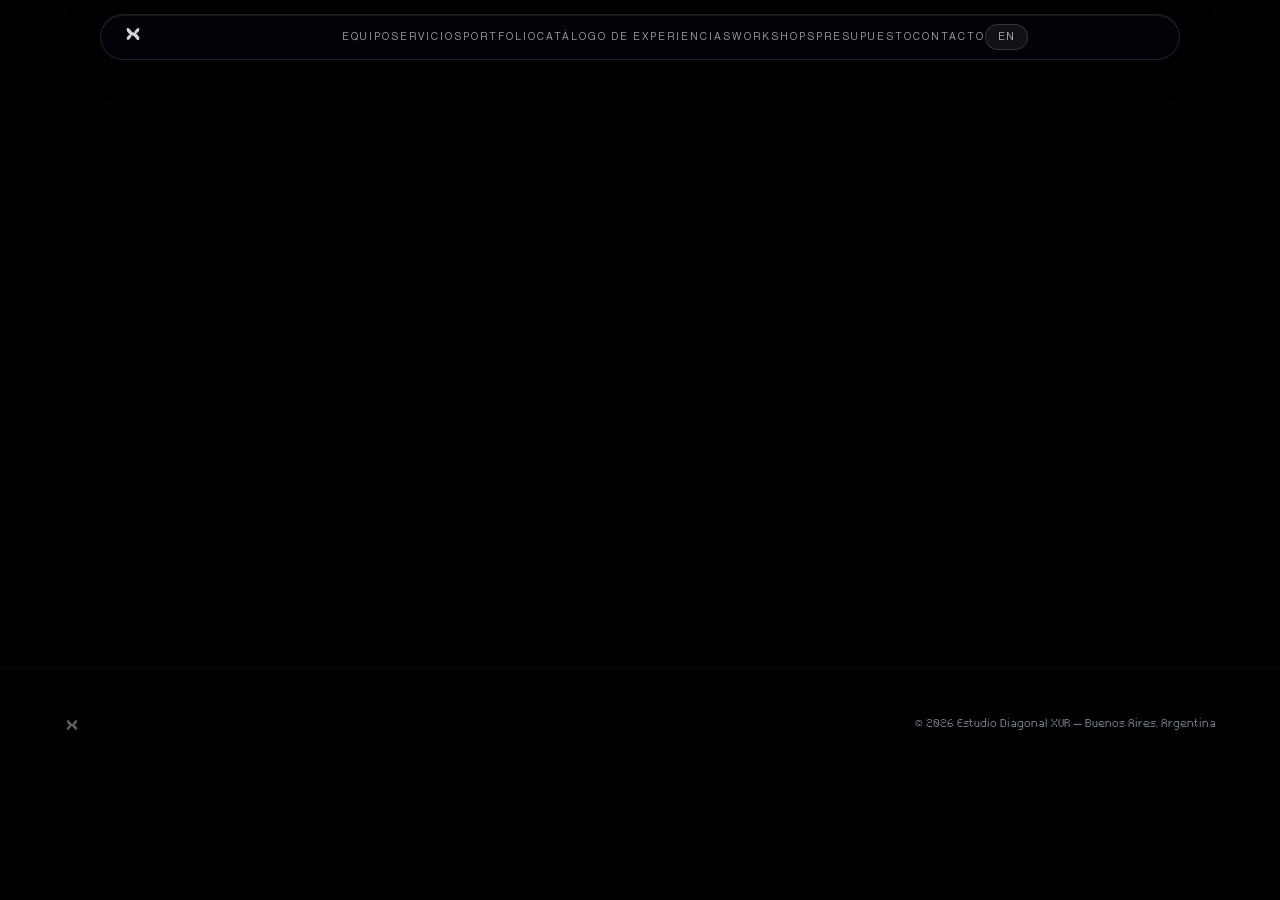
==== commit adb9a9f6: "Redirect /workshops to main #workshops section and update payment & gallery details" ====
--- a/catalogo/index.html
+++ b/catalogo/index.html
@@ -22,7 +22,7 @@
             <a href="/servicios/" data-i18n="nav-services">Servicios</a>
             <a href="/servicios/" data-i18n="nav-portfolio">Portfolio</a>
             <a href="/catalogo/" data-i18n="catalog-title">Catálogo</a>
-            <a href="/workshops/" data-i18n="nav-workshops">WORKSHOPS</a>
+            <a href="/#workshops" data-i18n="nav-workshops">WORKSHOPS</a>
             <a href="/presupuesto/" data-i18n="nav-budget">CONTACTANOS</a>
             <a href="/contacto/" data-i18n="nav-contact">REDES</a>
             <button id="lang-btn" class="lang-btn">EN</button>
--- a/style.css
+++ b/style.css
@@ -1,16 +1,60 @@
-@import url('https://fonts.googleapis.com/css2?family=JetBrains+Mono:wght@300;400;700&family=Outfit:wght@200;400;700;900&display=swap');
+@font-face {
+    font-family: 'Neue Haas Grotesk Display Pro';
+    src: url('assets/fonts/neue-haas/NeueHaasDisplay-Roman.woff2') format('woff2'),
+         url('assets/fonts/neue-haas/NeueHaasDisplay-Roman.woff') format('woff'),
+         url('assets/fonts/neue-haas/NeueHaasDisplay-Roman.ttf') format('truetype');
+    font-weight: 500;
+    font-style: normal;
+}
+
+@font-face {
+    font-family: 'Neue Haas Grotesk Display Pro';
+    src: url('assets/fonts/neue-haas/NeueHaasDisplay-Bold.woff2') format('woff2'),
+         url('assets/fonts/neue-haas/NeueHaasDisplay-Bold.woff') format('woff'),
+         url('assets/fonts/neue-haas/NeueHaasDisplay-Bold.ttf') format('truetype');
+    font-weight: bold;
+    font-style: normal;
+}
+
+@font-face {
+    font-family: 'Neue Haas Grotesk Display Pro';
+    src: url('assets/fonts/neue-haas/NeueHaasDisplay-Light.woff2') format('woff2'),
+         url('assets/fonts/neue-haas/NeueHaasDisplay-Light.woff') format('woff'),
+         url('assets/fonts/neue-haas/NeueHaasDisplay-Light.ttf') format('truetype');
+    font-weight: 300;
+    font-style: normal;
+}
+
+@font-face {
+    font-family: 'Neue Haas Grotesk Display Pro';
+    src: url('assets/fonts/neue-haas/NeueHaasDisplay-Black.woff2') format('woff2'),
+         url('assets/fonts/neue-haas/NeueHaasDisplay-Black.woff') format('woff'),
+         url('assets/fonts/neue-haas/NeueHaasDisplay-Black.ttf') format('truetype');
+    font-weight: 900;
+    font-style: normal;
+}
+
+@font-face {
+    font-family: 'Lakonet';
+    src: url('assets/fonts/lakonet/Lakonet/Lakonet.woff2') format('woff2'),
+         url('assets/fonts/lakonet/Lakonet/Lakonet.woff') format('woff'),
+         url('assets/fonts/lakonet/Lakonet/Lakonet.ttf') format('truetype'),
+         url('assets/fonts/lakonet/Lakonet/Lakonet.otf') format('opentype');
+    font-weight: normal;
+    font-style: normal;
+}
 
 :root {
-    --bg: #060610;
-    --surface: rgba(12, 12, 30, 0.85);
+    --bg: #010103;
+    --surface: rgba(6, 6, 12, 0.85);
     --accent: #00e5ff;
     --accent2: #a855f7;
     --accent3: #ec4899;
     --text: #e8eaed;
     --text-dim: #6b7280;
-    --border: rgba(255, 255, 255, 0.06);
-    --font-display: 'Outfit', sans-serif;
-    --font-mono: 'JetBrains Mono', monospace;
+    --border: rgba(255, 255, 255, 0.05);
+    --font-display: 'Neue Haas Grotesk Display Pro', sans-serif;
+    --font-mono: 'Lakonet', monospace;
     --ease: cubic-bezier(0.16, 1, 0.3, 1);
 }
 
@@ -29,7 +73,69 @@
 ::-webkit-scrollbar-track { background: var(--bg); }
 ::-webkit-scrollbar-thumb { background: var(--accent); border-radius: 4px; }
 
-/* ==================== PARTICLES CANVAS ==================== */
+/* ==================== GRAFISMOS DECORATIVOS ==================== */
+.grafismo {
+    position: absolute;
+    pointer-events: none;
+    user-select: none;
+    opacity: 0.05;
+    mix-blend-mode: screen;
+    z-index: 1;
+    transition: opacity 0.6s ease;
+}
+
+/* Hero: arrow top-left */
+.grafismo-hero-tl {
+    width: 280px;
+    top: 10%;
+    left: -2%;
+    opacity: 0.07;
+    transform: rotate(-10deg);
+    filter: invert(1);
+}
+
+/* Hero: symbol bottom-right */
+.grafismo-hero-br {
+    width: 180px;
+    bottom: 12%;
+    right: 3%;
+    opacity: 0.06;
+    transform: rotate(20deg);
+    filter: invert(1);
+}
+
+/* Hero: horizontal ruler at bottom */
+.grafismo-hero-ruler {
+    width: 80%;
+    max-width: 800px;
+    bottom: 5%;
+    left: 50%;
+    transform: translateX(-50%);
+    opacity: 0.05;
+    filter: invert(1);
+}
+
+/* Section: arrow top-right */
+.grafismo-section-tr {
+    width: 220px;
+    top: 5%;
+    right: -2%;
+    opacity: 0.04;
+    filter: invert(1);
+    transform: rotate(5deg);
+}
+
+/* Section: arrow bottom-left */
+.grafismo-section-bl {
+    width: 250px;
+    bottom: 5%;
+    left: -2%;
+    opacity: 0.04;
+    filter: invert(1);
+    transform: rotate(-8deg) scaleX(-1);
+}
+
+
 #particles {
     position: fixed;
     top: 0; left: 0;
@@ -41,60 +147,122 @@
 /* ==================== NAVBAR ==================== */
 .navbar {
     position: fixed;
-    top: 0; left: 0; right: 0;
-    padding: 1rem 3rem;
+    top: 14px;
+    left: 50%;
+    transform: translateX(-50%);
+    width: calc(100% - 2.5rem);
+    max-width: 1080px;
+    padding: 0.55rem 1.4rem;
     display: flex;
     justify-content: space-between;
     align-items: center;
     z-index: 1000;
-    background: rgba(6, 6, 16, 0.6);
-    backdrop-filter: blur(20px);
-    border-bottom: 1px solid var(--border);
+    background: rgba(8, 8, 22, 0.28);
+    backdrop-filter: blur(32px) saturate(200%);
+    -webkit-backdrop-filter: blur(32px) saturate(200%);
+    border: 1px solid rgba(255, 255, 255, 0.12);
+    border-radius: 100px;
+    overflow: hidden;
+    box-shadow:
+        0 4px 32px rgba(0, 0, 0, 0.5),
+        0 1px 0 rgba(255,255,255,0.08) inset;
+    transition: background 0.4s ease, box-shadow 0.4s ease;
+}
+
+.navbar::before {
+    content: '';
+    position: absolute;
+    top: 0;
+    left: -100%;
+    width: 100%;
+    height: 100%;
+    background: linear-gradient(
+        90deg, 
+        transparent, 
+        rgba(0, 229, 255, 0.05) 20%, 
+        rgba(0, 229, 255, 0.15) 45%, 
+        rgba(168, 85, 247, 0.15) 55%, 
+        rgba(168, 85, 247, 0.05) 80%, 
+        transparent
+    );
+    animation: energy-sweep 6s infinite linear;
+    pointer-events: none;
+    z-index: -1;
+}
+
+@keyframes energy-sweep {
+    0% { left: -100%; }
+    25% { left: 100%; }
+    100% { left: 100%; }
+}
+
+.navbar:hover {
+    background: rgba(8, 8, 22, 0.45);
+    box-shadow: 0 8px 40px rgba(0, 0, 0, 0.6), 0 1px 0 rgba(255,255,255,0.1) inset;
 }
 
 .nav-logo-img {
-    height: 22px;
-    opacity: 0.9;
+    height: 20px;
+    opacity: 0.88;
     transition: opacity 0.3s;
+    flex-shrink: 0;
 }
 .nav-logo-img:hover { opacity: 1; }
 
-.nav-links { display: flex; gap: 2.5rem; }
+.nav-links {
+    display: flex;
+    align-items: center;
+    justify-content: space-between;
+    flex: 1;
+    max-width: 680px;
+    margin: 0 auto;
+    padding: 0 2rem;
+}
 
 .nav-links a {
-    color: var(--text-dim);
+    color: rgba(255,255,255,0.6);
     text-decoration: none;
-    font-family: var(--font-mono);
-    font-size: 0.7rem;
+    font-family: var(--font-display);
+    font-size: 0.65rem;
     text-transform: uppercase;
-    letter-spacing: 3px;
-    transition: all 0.4s var(--ease);
+    letter-spacing: 2px;
+    transition: all 0.3s var(--ease);
     position: relative;
+    white-space: nowrap;
+    padding: 0.3rem 0;
 }
 
 .nav-links a::after {
     content: '';
     position: absolute;
-    bottom: -4px; left: 0;
+    bottom: 0; left: 0;
     width: 0; height: 1px;
     background: var(--accent);
     transition: width 0.4s var(--ease);
 }
 
 .nav-links a:hover {
-    color: var(--accent);
+    color: #ffffff;
+}
+
+.nav-links a:hover::after { width: 100%; }
+
+.nav-right {
+    display: flex;
+    align-items: center;
+    gap: 0.7rem;
+    flex-shrink: 0;
 }
 
 .lang-btn {
-    background: transparent;
-    border: 1px solid var(--border);
-    color: var(--text-dim);
-    padding: 0.4rem 0.8rem;
-    font-family: var(--font-mono);
-    font-size: 0.7rem;
+    background: rgba(255,255,255,0.06);
+    border: 1px solid rgba(255,255,255,0.15);
+    color: rgba(255,255,255,0.65);
+    padding: 0.35rem 0.75rem;
+    font-family: var(--font-display);
+    font-size: 0.68rem;
     cursor: pointer;
-    border-radius: 4px;
-    margin-left: 1.5rem;
+    border-radius: 20px;
     transition: all 0.3s;
     letter-spacing: 1px;
 }
@@ -102,9 +270,9 @@
 .lang-btn:hover {
     border-color: var(--accent);
     color: var(--accent);
-    box-shadow: 0 0 15px rgba(0, 229, 255, 0.2);
-}
-.nav-links a:hover::after { width: 100%; }
+    background: rgba(0, 229, 255, 0.08);
+    box-shadow: 0 0 12px rgba(0, 229, 255, 0.2);
+}
 
 /* ==================== HERO ==================== */
 .hero {
@@ -138,7 +306,7 @@
 }
 
 .hero-subtitle {
-    font-family: var(--font-mono);
+    font-family: var(--font-display);
     font-size: 0.75rem;
     letter-spacing: 8px;
     color: var(--text-dim);
@@ -146,7 +314,9 @@
 }
 
 .hero-logo {
-    width: 480px;
+    width: 100%;
+    max-width: 480px;
+    height: auto;
     filter: drop-shadow(0 0 60px rgba(0, 229, 255, 0.15));
     cursor: pointer;
     transition: transform 0.8s var(--ease);
@@ -155,7 +325,7 @@
 
 
 .hero-tagline {
-    font-family: var(--font-mono);
+    font-family: var(--font-display);
     font-size: 0.8rem;
     letter-spacing: 6px;
     color: var(--text-dim);
@@ -169,7 +339,7 @@
     border: 1px solid var(--accent);
     color: var(--accent);
     text-decoration: none;
-    font-family: var(--font-mono);
+    font-family: var(--font-display);
     font-size: 0.7rem;
     letter-spacing: 4px;
     text-transform: uppercase;
@@ -224,10 +394,14 @@
     letter-spacing: 2px;
 }
 
+h1, h2, h3 {
+    font-family: var(--font-mono);
+}
+
 h2 {
     font-size: 3.5rem;
     font-weight: 900;
-    letter-spacing: -2px;
+    letter-spacing: 0;
 }
 
 .section-intro {
@@ -267,6 +441,15 @@
     border: 1px solid var(--border);
 }
 
+.team-intro .section-intro {
+    font-size: 1.55rem;
+    line-height: 1.6;
+    color: var(--text);
+    font-weight: 300;
+    margin-bottom: 0;
+    max-width: 100%;
+}
+
 /* ==================== TEAM GRID ==================== */
 .team-grid {
     display: grid;
@@ -278,7 +461,7 @@
     position: relative;
     background: var(--surface);
     border: 1px solid var(--border);
-    padding: 3rem 2.5rem;
+    padding: 2rem 2rem;
     border-radius: 8px;
     transition: all 0.6s var(--ease);
     overflow: hidden;
@@ -305,14 +488,15 @@
     font-size: 1.4rem;
     margin-bottom: 0.4rem;
     font-weight: 700;
+    font-family: var(--font-mono);
 }
 
 .role {
     display: block;
     font-family: var(--font-mono);
-    font-size: 0.7rem;
+    font-size: 0.75rem;
     color: var(--accent);
-    margin-bottom: 1.5rem;
+    margin-bottom: 0;
     letter-spacing: 1px;
 }
 
@@ -404,6 +588,7 @@
     flex: 1;
     font-size: 2rem;
     font-weight: 700;
+    font-family: var(--font-mono);
     transition: color 0.3s;
 }
 
@@ -787,6 +972,7 @@
 .social-pill {
     display: flex;
     align-items: center;
+    justify-content: center;
     gap: 0.8rem;
     padding: 0.8rem 1.5rem;
     background: rgba(255, 255, 255, 0.02);
@@ -796,6 +982,7 @@
     color: var(--text-dim);
     font-family: var(--font-mono);
     font-size: 0.8rem;
+    width: 160px;
     transition: all 0.3s;
 }
 
@@ -945,32 +1132,78 @@
 @media (max-width: 768px) {
     /* --- Navbar --- */
     .navbar {
-        padding: 0.9rem 1.2rem;
+        top: 10px;
+        width: calc(100% - 1.5rem);
+        padding: 0.6rem 1rem;
         justify-content: space-between;
-    }
+        transition: all 0.4s cubic-bezier(0.16, 1, 0.3, 1);
+    }
+    
+    /* When navbar is open as a full screen menu overlay */
+    .navbar.menu-open,
+    .navbar:has(.nav-links.open) {
+        top: 0;
+        left: 0;
+        transform: none;
+        width: 100%;
+        max-width: 100%;
+        height: 100vh;
+        border-radius: 0;
+        background: rgba(6, 6, 18, 0.98);
+        backdrop-filter: blur(25px);
+        -webkit-backdrop-filter: blur(25px);
+        border: none;
+        box-shadow: none;
+        overflow: visible;
+        align-items: flex-start;
+        padding-top: 1.2rem;
+    }
+    
+    /* Disable energy sweep on open menu */
+    .navbar.menu-open::before,
+    .navbar:has(.nav-links.open)::before {
+        display: none;
+    }
+
     .hamburger { display: flex; }
+    
     .nav-links {
         display: none;
-        position: fixed;
-        top: 0; left: 0; right: 0;
-        background: rgba(6,6,16,0.97);
-        backdrop-filter: blur(20px);
+        position: absolute;
+        top: 80px;
+        left: 0;
+        right: 0;
+        bottom: 0;
+        background: transparent;
+        backdrop-filter: none;
+        -webkit-backdrop-filter: none;
         flex-direction: column;
         align-items: center;
         justify-content: center;
-        gap: 2rem;
-        padding: 6rem 2rem 3rem;
+        gap: 2.2rem;
+        padding: 2rem;
         z-index: 999;
-        min-height: 100vh;
-        border-bottom: 1px solid var(--border);
-    }
+        min-height: auto;
+        border-bottom: none;
+    }
+    
     .nav-links.open { display: flex; }
+    
     .nav-links a {
-        font-size: 0.85rem;
-        letter-spacing: 4px;
-        color: var(--text);
-    }
-    .lang-btn { margin-left: 0; }
+        font-size: 0.9rem;
+        letter-spacing: 3px;
+        color: rgba(255, 255, 255, 0.85);
+        padding: 0.5rem 0;
+    }
+    
+    .nav-links a::after {
+        bottom: -2px;
+    }
+    
+    .lang-btn { 
+        margin-left: 0; 
+        padding: 0.35rem 0.7rem;
+    }
     .nav-logo-img { height: 18px; }
 
     /* --- Sections --- */
@@ -1142,8 +1375,9 @@
 }
 
 .bento-tag {
-    font-family: var(--font-mono);
-    font-size: 0.65rem;
+    font-family: var(--font-display);
+    font-size: 0.7rem;
+    font-weight: 700;
     color: var(--accent);
     letter-spacing: 3px;
     margin-bottom: 1rem;
@@ -1156,7 +1390,8 @@
     font-weight: 900;
     line-height: 1;
     margin-bottom: 1.5rem;
-    letter-spacing: -1px;
+    letter-spacing: 0;
+    font-family: var(--font-mono);
 }
 
 .bento-card p {
@@ -1663,10 +1898,18 @@
 }
 
 .catalog-grid {
-    display: grid;
-    grid-template-columns: repeat(auto-fit, minmax(320px, 1fr));
-    gap: 2.5rem;
+    display: flex;
+    flex-wrap: nowrap;
+    overflow-x: auto;
+    scroll-snap-type: x mandatory;
+    gap: 1.5rem;
     margin-top: 4rem;
+    padding-bottom: 2rem;
+    -webkit-overflow-scrolling: touch;
+    scrollbar-width: none; /* Firefox */
+}
+.catalog-grid::-webkit-scrollbar {
+    display: none; /* Safari and Chrome */
 }
 
 .product-card {
@@ -1678,6 +1921,9 @@
     display: flex;
     flex-direction: column;
     position: relative;
+    flex: 0 0 85vw; /* 85% of viewport width so next card peeks */
+    max-width: 400px; /* Cap width on desktop */
+    scroll-snap-align: center;
 }
 
 .product-card::before {
@@ -1739,8 +1985,9 @@
 }
 
 .product-tag {
-    font-family: var(--font-mono);
-    font-size: 0.65rem;
+    font-family: var(--font-display);
+    font-size: 0.7rem;
+    font-weight: 700;
     color: var(--text-dim);
     letter-spacing: 2px;
     text-transform: uppercase;
@@ -2108,6 +2355,26 @@
         grid-template-columns: 1fr;
         gap: 1.5rem;
     }
+    
+    .services-bento {
+        grid-template-columns: 1fr !important;
+        grid-template-rows: auto !important;
+    }
+    
+    .bento-large, .bento-wide {
+        grid-row: auto !important;
+        grid-column: auto !important;
+    }
+    
+    .bento-card {
+        min-height: 280px !important;
+    }
+    
+    .bento-card h3 {
+        font-size: 1.6rem !important;
+        word-wrap: break-word;
+        hyphens: auto;
+    }
 
     .navbar {
         padding: 0.5rem 1.5rem;
